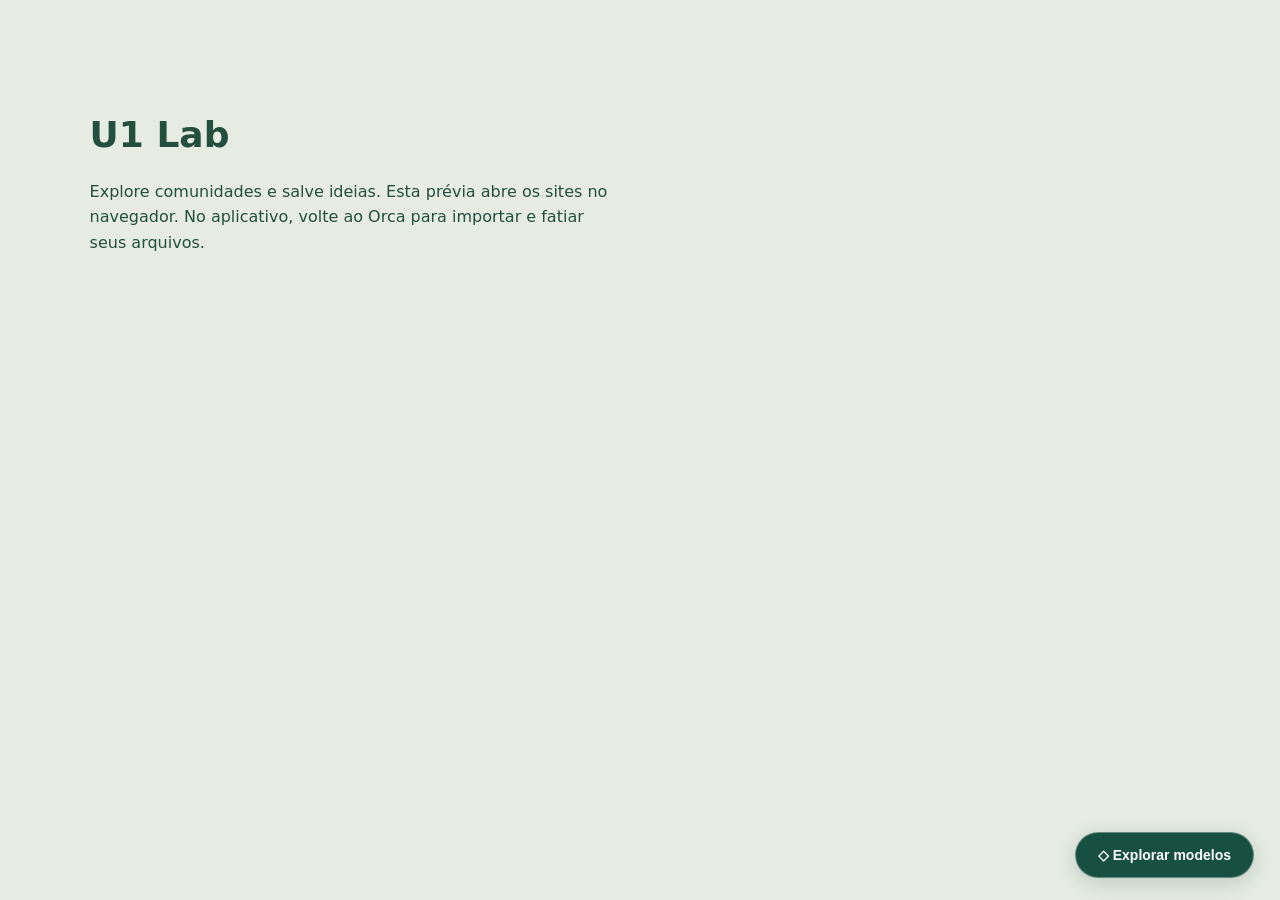
==== resources/web/model-library/index.html @ 8e4c76f0 "Add experimental U1 model discovery and saved links" ====
<!doctype html>
<html lang="pt-BR">
<head><meta charset="utf-8"><meta name="viewport" content="width=device-width,initial-scale=1"><title>U1 Lab — Biblioteca de modelos</title><style>body{margin:0;background:#e6ece2;font-family:system-ui;min-height:100vh}main{padding:7vw;color:#244e3d}h1{font-size:36px}p{max-width:520px;line-height:1.6}</style></head>
<body><main><h1>U1 Lab</h1><p>Explore comunidades e salve ideias. Esta prévia abre os sites no navegador. No aplicativo, volte ao Orca para importar e fatiar seus arquivos.</p></main><script src="library.js"></script></body>
</html>
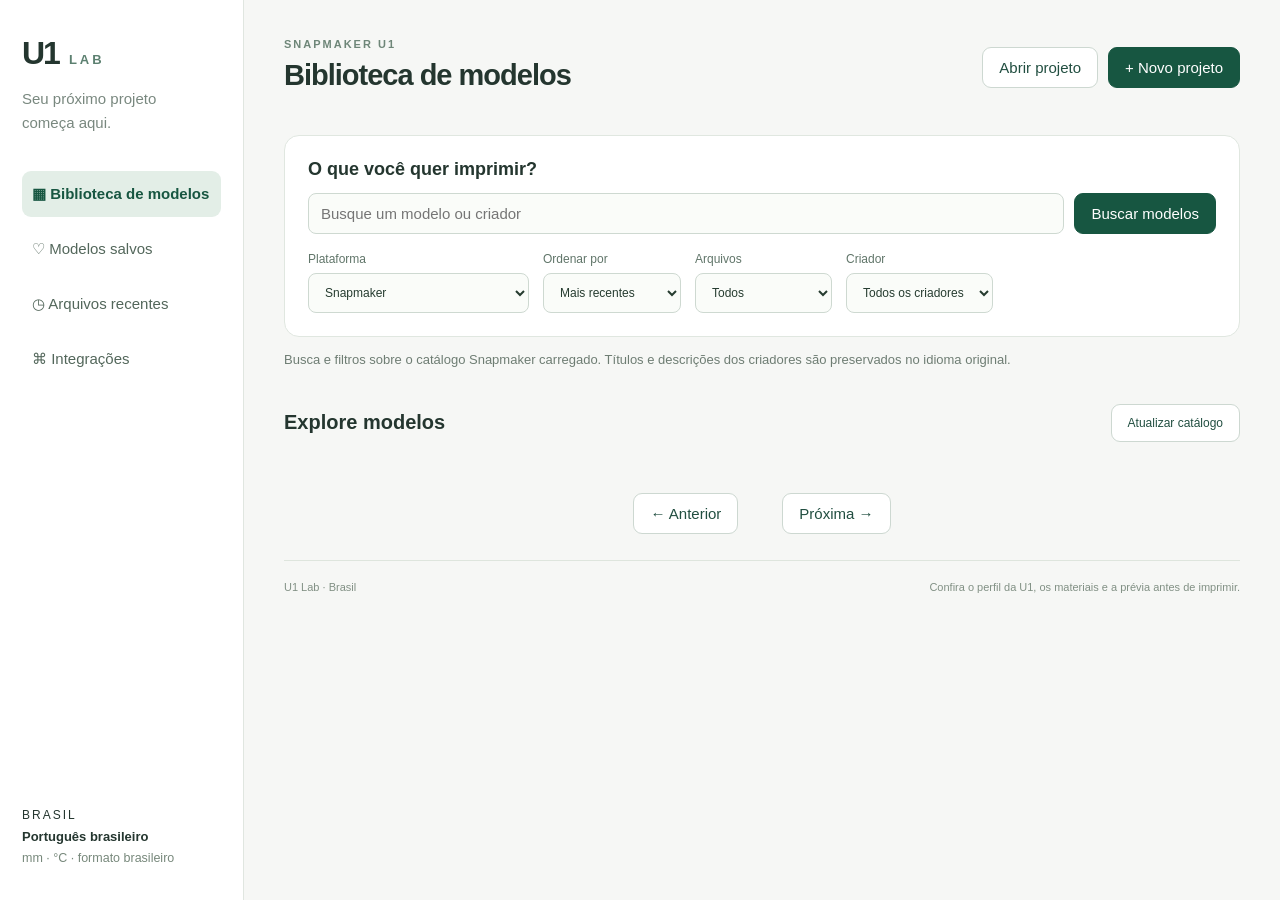
==== commit eedd80c0: "Integrate model discovery into home and add Brazilian localization" ====
--- a/resources/web/model-library/index.html
+++ b/resources/web/model-library/index.html
@@ -1,5 +1,20 @@
 <!doctype html>
 <html lang="pt-BR">
-<head><meta charset="utf-8"><meta name="viewport" content="width=device-width,initial-scale=1"><title>U1 Lab — Biblioteca de modelos</title><style>body{margin:0;background:#e6ece2;font-family:system-ui;min-height:100vh}main{padding:7vw;color:#244e3d}h1{font-size:36px}p{max-width:520px;line-height:1.6}</style></head>
-<body><main><h1>U1 Lab</h1><p>Explore comunidades e salve ideias. Esta prévia abre os sites no navegador. No aplicativo, volte ao Orca para importar e fatiar seus arquivos.</p></main><script src="library.js"></script></body>
-</html>
+<head>
+<meta charset="utf-8"><meta name="viewport" content="width=device-width,initial-scale=1">
+<meta http-equiv="Content-Security-Policy" content="default-src 'self'; script-src 'self'; style-src 'self'; img-src 'self' https: data:; connect-src 'self'; object-src 'none'; frame-src 'none'; base-uri 'self'; form-action 'none'">
+<title>Biblioteca de modelos — U1 Lab</title>
+<link rel="stylesheet" href="library.css">
+</head>
+<body>
+<aside><div class="brand">U1<span>LAB</span></div><p class="tagline">Seu próximo projeto<br>começa aqui.</p><nav aria-label="Biblioteca"><button data-view="catalog" aria-current="page">▦ Biblioteca de modelos</button><button data-view="favorites">♡ Modelos salvos</button><button data-view="recent">◷ Arquivos recentes</button><button data-view="connections">⌘ Integrações</button></nav><div class="locale"><span>Brasil</span><strong>Português brasileiro</strong><small>mm · °C · formato brasileiro</small></div></aside>
+<main>
+<header><div><span class="eyebrow">SNAPMAKER U1</span><h1>Biblioteca de modelos</h1></div><div class="actions"><button id="open-project">Abrir projeto</button><button id="new-project" class="primary">+ Novo projeto</button></div></header>
+<section id="catalog"><form id="search"><label for="query">O que você quer imprimir?</label><div class="search-row"><input id="query" type="search" maxlength="200" placeholder="Busque um modelo ou criador" autocomplete="off"><button class="primary">Buscar modelos</button></div><div class="filters"><label>Plataforma<select id="provider" aria-label="Plataforma"><option value="snapmaker">Snapmaker</option><option value="thingiverse">Thingiverse</option><option value="printables">Printables — acesso pendente</option><option value="makerworld">MakerWorld — acesso pendente</option></select></label><div id="provider-filters"></div></div><details id="advanced"><summary>Mais filtros do Thingiverse</summary><div class="advanced-fields"></div></details></form><p id="scope" class="muted"></p><div class="results-heading"><h2 id="results-title">Explore modelos</h2><button id="refresh">Atualizar catálogo</button></div><div id="results" class="grid"></div><div class="pagination"><button id="previous">← Anterior</button><span id="page-label"></span><button id="next">Próxima →</button></div></section>
+<section id="favorites" hidden><p class="muted">Modelos que você guardou neste perfil do aplicativo.</p><div class="grid"></div></section>
+<section id="recent" hidden><p class="muted">Abra um projeto local para continuar de onde parou.</p><div class="recent-list"></div></section>
+<section id="connections" hidden><h2>Seus catálogos, no aplicativo</h2><p>As buscas, resultados e detalhes aparecem nesta biblioteca. Nenhuma plataforma abre no navegador.</p><div class="connection"><h3>Snapmaker <span class="badge">Disponível</span></h3><p>Catálogo público usado pelo Orca. Busca e filtros locais sobre os modelos carregados; importação de STL e 3MF.</p></div><div class="connection"><h3>Thingiverse <span id="thingiverse-state" class="badge">Conexão necessária</span></h3><p>Conector da API oficial com busca, paginação, detalhes e os filtros documentados. Requer a credencial do seu próprio aplicativo Thingiverse. A credencial permanece somente na memória desta sessão.</p><button id="connect">Conectar Thingiverse</button> <button id="disconnect">Desconectar</button></div><div class="connection"><h3>Printables <span class="badge pending">Acesso pendente</span></h3><p>A consulta automatizada foi bloqueada pelo serviço. A integração aguarda um meio de acesso autorizado e verificável.</p></div><div class="connection"><h3>MakerWorld <span class="badge pending">Acesso pendente</span></h3><p>Ainda não foi verificada uma API pública disponível para este aplicativo. Busca e filtros serão habilitados quando a integração puder ser validada.</p></div></section>
+<section id="detail" hidden><button id="back">← Voltar aos modelos</button><div id="detail-body"></div></section>
+<p id="status" role="status" aria-live="polite"></p>
+<footer>U1 Lab · Brasil <span>Confira o perfil da U1, os materiais e a prévia antes de imprimir.</span></footer>
+</main><script src="library.js"></script></body></html>
--- a/resources/web/model-library/library.css
+++ b/resources/web/model-library/library.css
@@ -0,0 +1 @@
+:root{font-family:-apple-system,BlinkMacSystemFont,"Segoe UI",sans-serif;color:#24362f;background:#f6f7f5;font-size:15px;color-scheme:light}*{box-sizing:border-box}body{margin:0;display:flex;min-height:100vh}button,input,select{font:inherit}button{cursor:pointer;border:1px solid #cdd8d1;border-radius:9px;padding:11px 16px;color:#214e40;background:#fff}button:hover{background:#edf3ef}button:disabled{opacity:.45;cursor:default}button:focus-visible,input:focus-visible,select:focus-visible,summary:focus-visible{outline:3px solid #239578;outline-offset:3px}.primary{background:#175641;color:#fff;border-color:#175641}.primary:hover{background:#246b53}aside{width:244px;flex-shrink:0;background:#fff;border-right:1px solid #e0e6e0;padding:35px 22px;display:flex;flex-direction:column;position:sticky;top:0;height:100vh}.brand{font-size:32px;font-weight:800;letter-spacing:-2px}.brand span{font-size:13px;letter-spacing:3px;margin-left:10px;color:#5c8070}.tagline{font-size:15px;line-height:1.6;color:#79887f;margin:15px 0 36px}nav{display:grid;gap:9px}nav button{text-align:left;border:0;padding:14px 10px;color:#53675b}nav button[aria-current]{background:#e3eee7;color:#175641;font-weight:650}.locale{margin-top:auto;display:grid;gap:7px;padding-top:30px}.locale span{font-size:12px;text-transform:uppercase;letter-spacing:2px}.locale strong{font-size:13px}.locale small{color:#77887b}main{width:calc(100% - 244px);padding:34px 40px 20px;max-width:1900px}header{display:flex;justify-content:space-between;align-items:center;gap:20px;margin-bottom:35px}.eyebrow{color:#6e8678;font-size:11px;letter-spacing:2px;font-weight:700}h1{font-size:29px;letter-spacing:-1px;margin:8px 0}h2{font-size:20px}h3{margin:0 0 9px}.actions{display:flex;gap:10px;white-space:nowrap}#search{background:#fff;border:1px solid #e0e7e0;padding:23px;border-radius:15px}#search>label{display:block;font-size:18px;font-weight:650;margin-bottom:13px}.search-row{display:flex;gap:10px}input,select{padding:11px 12px;background:#fafcf9;border:1px solid #ced9d1;border-radius:8px;min-width:0;color:#263c30}#query{flex:1;width:100%}.filters{display:flex;gap:14px;margin-top:18px;align-items:end;flex-wrap:wrap}.filters label,.advanced-fields label{display:grid;gap:7px;font-size:12px;color:#607569}#provider-filters{display:flex;gap:14px;flex-wrap:wrap}.filters select{max-width:240px}.muted{color:#6e7d73;font-size:13px;line-height:1.6}.results-heading{display:flex;align-items:center;justify-content:space-between;margin:24px 0 16px}.results-heading button{font-size:12px}.grid{display:grid;grid-template-columns:repeat(auto-fill,minmax(220px,1fr));gap:22px}.card{overflow:hidden;background:#fff;border:1px solid #e4e9e2;border-radius:14px;position:relative}.card .open-model{padding:0;border:0;border-radius:0;width:100%;text-align:left;color:inherit;background:transparent}.card img{width:100%;aspect-ratio:4/3;object-fit:cover;background:#e7ede6;display:block}.card .info{padding:16px}.card strong{font-size:16px;line-height:1.4;display:-webkit-box;-webkit-line-clamp:2;-webkit-box-orient:vertical;overflow:hidden}.card small{display:block;color:#738379;margin-top:7px}.save{position:absolute;right:9px;top:9px;padding:8px 11px;border-radius:50%;background:#fffffff2;font-size:18px}.card .source{font-size:10px;text-transform:uppercase;letter-spacing:1px;color:#447057;margin-bottom:9px}.pagination{display:flex;justify-content:center;align-items:center;gap:22px;margin:26px 0}#status{padding:13px 0;color:#365c49;line-height:1.6;white-space:pre-line}#status:empty{display:none}.empty{grid-column:1/-1;padding:42px;text-align:center;border:1px dashed #ccd9cd;border-radius:12px;color:#748278}.connection{background:white;border:1px solid #e0e8df;border-radius:12px;padding:24px;margin:20px 0;line-height:1.6}.badge{font-size:11px;background:#e1f0e6;color:#397450;border-radius:12px;padding:4px 9px;white-space:nowrap;margin-left:10px;font-weight:500}.pending{background:#f2eddf;color:#856a2e}details{margin-top:18px}summary{cursor:pointer;color:#426a51}.advanced-fields{display:grid;grid-template-columns:repeat(auto-fit,minmax(180px,1fr));gap:15px;margin-top:18px}footer{display:flex;justify-content:space-between;border-top:1px solid #dee5dd;padding:20px 0;margin-top:25px;color:#819084;font-size:11px;gap:20px}.detail-grid{display:grid;grid-template-columns:1fr 1fr;gap:35px;margin-top:24px}.detail-grid img{width:100%;border-radius:15px}.description{white-space:pre-wrap;line-height:1.7;font-size:14px;color:#627466}.detail-grid h2{font-size:28px;line-height:1.3}.detail-grid .primary{margin:20px 0}.recent-list{display:grid;gap:10px}.recent-list button{text-align:left}[hidden]{display:none!important}@media(max-width:1050px){aside{width:200px;padding:28px 15px}main{width:calc(100% - 200px);padding:24px}header{align-items:start;flex-direction:column}.detail-grid{grid-template-columns:1fr}}@media(max-width:650px){body{display:block}aside{position:static;width:100%;height:auto;padding:18px}.brand,.tagline,.locale{display:none}nav{display:flex;overflow:auto}nav button{white-space:nowrap;font-size:12px;padding:10px}main{width:100%;padding:18px}.search-row{flex-direction:column}.grid{grid-template-columns:repeat(auto-fill,minmax(160px,1fr));gap:12px}.filters,#provider-filters{width:100%}.filters select{max-width:100%;width:100%}footer{display:block}footer span{display:block;margin-top:9px}}
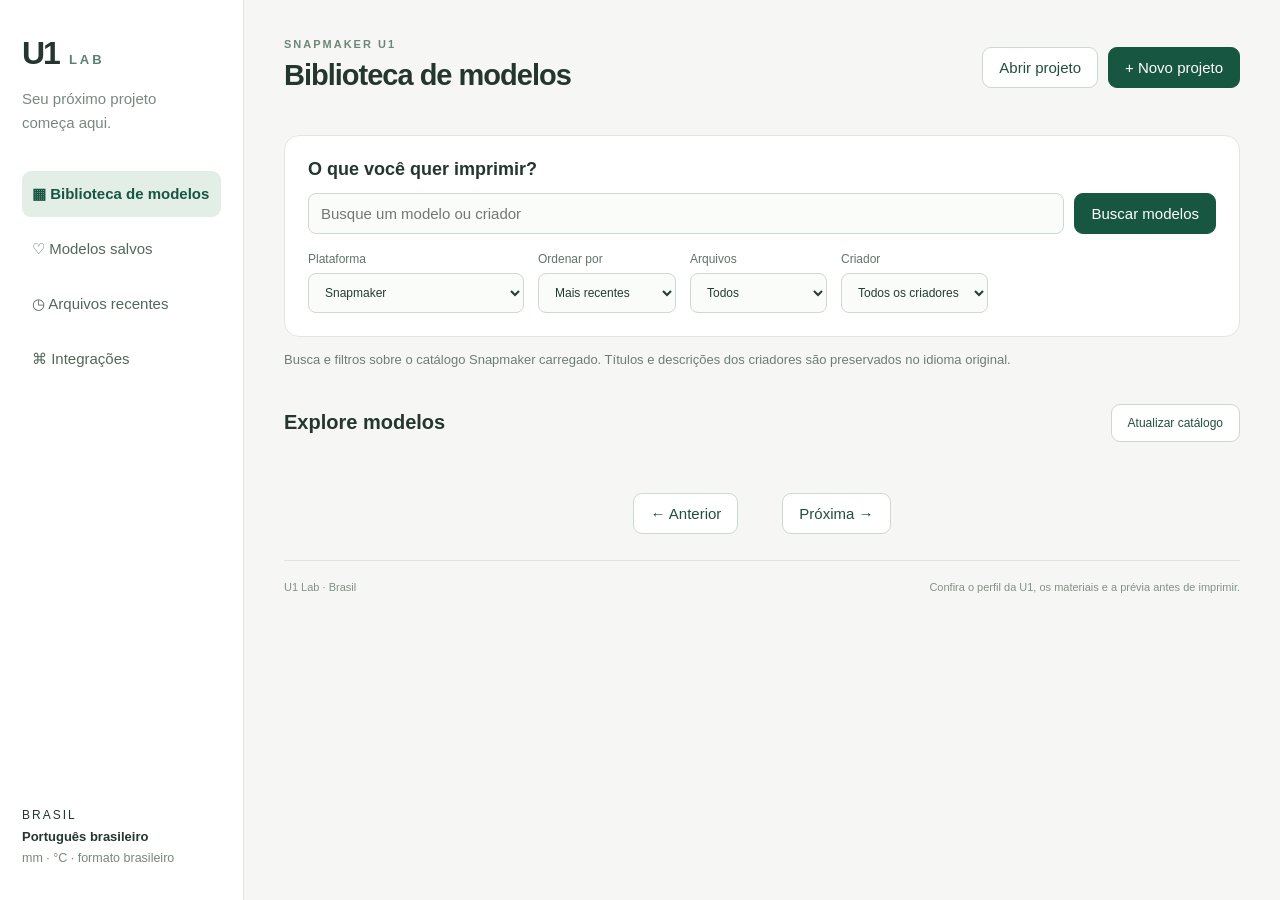
==== commit b3ab7931: "Integrate MakerWorld profile imports and persistent Bambu sign-in" ====
--- a/resources/web/model-library/index.html
+++ b/resources/web/model-library/index.html
@@ -10,11 +10,11 @@
 <aside><div class="brand">U1<span>LAB</span></div><p class="tagline">Seu próximo projeto<br>começa aqui.</p><nav aria-label="Biblioteca"><button data-view="catalog" aria-current="page">▦ Biblioteca de modelos</button><button data-view="favorites">♡ Modelos salvos</button><button data-view="recent">◷ Arquivos recentes</button><button data-view="connections">⌘ Integrações</button></nav><div class="locale"><span>Brasil</span><strong>Português brasileiro</strong><small>mm · °C · formato brasileiro</small></div></aside>
 <main>
 <header><div><span class="eyebrow">SNAPMAKER U1</span><h1>Biblioteca de modelos</h1></div><div class="actions"><button id="open-project">Abrir projeto</button><button id="new-project" class="primary">+ Novo projeto</button></div></header>
-<section id="catalog"><form id="search"><label for="query">O que você quer imprimir?</label><div class="search-row"><input id="query" type="search" maxlength="200" placeholder="Busque um modelo ou criador" autocomplete="off"><button class="primary">Buscar modelos</button></div><div class="filters"><label>Plataforma<select id="provider" aria-label="Plataforma"><option value="snapmaker">Snapmaker</option><option value="thingiverse">Thingiverse</option><option value="printables">Printables — acesso pendente</option><option value="makerworld">MakerWorld — acesso pendente</option></select></label><div id="provider-filters"></div></div><details id="advanced"><summary>Mais filtros do Thingiverse</summary><div class="advanced-fields"></div></details></form><p id="scope" class="muted"></p><div class="results-heading"><h2 id="results-title">Explore modelos</h2><button id="refresh">Atualizar catálogo</button></div><div id="results" class="grid"></div><div class="pagination"><button id="previous">← Anterior</button><span id="page-label"></span><button id="next">Próxima →</button></div></section>
+<p id="status" role="status" aria-live="polite"></p>
+<section id="catalog"><form id="search"><label for="query">O que você quer imprimir?</label><div class="search-row"><input id="query" type="search" maxlength="200" placeholder="Busque um modelo ou criador" autocomplete="off"><button class="primary">Buscar modelos</button></div><div class="filters"><label>Plataforma<select id="provider" aria-label="Plataforma"><option value="snapmaker">Snapmaker</option><option value="thingiverse">Thingiverse — requer conexão</option><option value="printables">Printables — acesso pendente</option><option value="makerworld">MakerWorld — importar por link</option></select></label><div id="provider-filters"></div></div><details id="advanced"><summary>Mais filtros do Thingiverse</summary><div class="advanced-fields"></div></details></form><p id="scope" class="muted"></p><div class="results-heading"><h2 id="results-title">Explore modelos</h2><button id="refresh">Atualizar catálogo</button></div><div id="connection-help" class="connection" hidden><p id="connection-reason"></p><button id="resolve-connection" class="primary">Ver conexão da plataforma</button> <button id="use-snapmaker">Pesquisar no catálogo Snapmaker</button></div><div id="results" class="grid"></div><div class="pagination"><button id="previous">← Anterior</button><span id="page-label"></span><button id="next">Próxima →</button></div></section>
 <section id="favorites" hidden><p class="muted">Modelos que você guardou neste perfil do aplicativo.</p><div class="grid"></div></section>
 <section id="recent" hidden><p class="muted">Abra um projeto local para continuar de onde parou.</p><div class="recent-list"></div></section>
-<section id="connections" hidden><h2>Seus catálogos, no aplicativo</h2><p>As buscas, resultados e detalhes aparecem nesta biblioteca. Nenhuma plataforma abre no navegador.</p><div class="connection"><h3>Snapmaker <span class="badge">Disponível</span></h3><p>Catálogo público usado pelo Orca. Busca e filtros locais sobre os modelos carregados; importação de STL e 3MF.</p></div><div class="connection"><h3>Thingiverse <span id="thingiverse-state" class="badge">Conexão necessária</span></h3><p>Conector da API oficial com busca, paginação, detalhes e os filtros documentados. Requer a credencial do seu próprio aplicativo Thingiverse. A credencial permanece somente na memória desta sessão.</p><button id="connect">Conectar Thingiverse</button> <button id="disconnect">Desconectar</button></div><div class="connection"><h3>Printables <span class="badge pending">Acesso pendente</span></h3><p>A consulta automatizada foi bloqueada pelo serviço. A integração aguarda um meio de acesso autorizado e verificável.</p></div><div class="connection"><h3>MakerWorld <span class="badge pending">Acesso pendente</span></h3><p>Ainda não foi verificada uma API pública disponível para este aplicativo. Busca e filtros serão habilitados quando a integração puder ser validada.</p></div></section>
+<section id="connections" hidden><h2>Seus catálogos, no aplicativo</h2><p>As buscas, resultados e detalhes aparecem nesta biblioteca. Nenhuma plataforma abre no navegador.</p><div class="connection"><h3>Snapmaker <span class="badge">Disponível</span></h3><p>Catálogo público usado pelo Orca. Busca e filtros locais sobre os modelos carregados; importação de STL e 3MF.</p></div><div class="connection"><h3>Thingiverse <span id="thingiverse-state" class="badge">Conexão necessária</span></h3><p>Conector da API oficial com busca, paginação, detalhes e os filtros documentados. Requer a credencial do seu próprio aplicativo Thingiverse. No Mac, a credencial fica em um arquivo privado da sua conta, fora do aplicativo, com acesso restrito ao seu usuário. Não usa o Chaves nem pede a senha do Mac. Reiniciar e atualizar preservam a configuração. Desconectar remove a credencial usada pelo U1 Lab.</p><button id="connect">Conectar Thingiverse</button> <button id="disconnect">Desconectar</button></div><div class="connection"><h3>Printables <span class="badge pending">Acesso pendente</span></h3><p>A consulta automatizada foi bloqueada pelo serviço. A integração aguarda um meio de acesso autorizado e verificável.</p></div><div class="connection" id="makerworld"><h3>MakerWorld <span id="mw-state" class="badge">Consultar conexão</span></h3><p>Importe um projeto 3MF pelo link, com as placas e a pintura publicadas pelo criador. Integração comunitária para contas Bambu globais; busca por palavras ainda indisponível.</p><button id="mw-connect">Conectar conta MakerWorld</button> <button id="mw-verify" hidden>Informar código de verificação</button> <button id="mw-disconnect">Desconectar MakerWorld</button><form id="mw-form"><label for="mw-url">Link do modelo MakerWorld</label><div class="search-row"><input type="url" id="mw-url" required placeholder="https://makerworld.com/en/models/..."/><button type="submit">Consultar projeto</button></div></form><p id="mw-status" role="status"></p><div id="mw-model"></div></div></section>
 <section id="detail" hidden><button id="back">← Voltar aos modelos</button><div id="detail-body"></div></section>
-<p id="status" role="status" aria-live="polite"></p>
 <footer>U1 Lab · Brasil <span>Confira o perfil da U1, os materiais e a prévia antes de imprimir.</span></footer>
 </main><script src="library.js"></script></body></html>
--- a/resources/web/model-library/library.css
+++ b/resources/web/model-library/library.css
@@ -1 +1,3 @@
 :root{font-family:-apple-system,BlinkMacSystemFont,"Segoe UI",sans-serif;color:#24362f;background:#f6f7f5;font-size:15px;color-scheme:light}*{box-sizing:border-box}body{margin:0;display:flex;min-height:100vh}button,input,select{font:inherit}button{cursor:pointer;border:1px solid #cdd8d1;border-radius:9px;padding:11px 16px;color:#214e40;background:#fff}button:hover{background:#edf3ef}button:disabled{opacity:.45;cursor:default}button:focus-visible,input:focus-visible,select:focus-visible,summary:focus-visible{outline:3px solid #239578;outline-offset:3px}.primary{background:#175641;color:#fff;border-color:#175641}.primary:hover{background:#246b53}aside{width:244px;flex-shrink:0;background:#fff;border-right:1px solid #e0e6e0;padding:35px 22px;display:flex;flex-direction:column;position:sticky;top:0;height:100vh}.brand{font-size:32px;font-weight:800;letter-spacing:-2px}.brand span{font-size:13px;letter-spacing:3px;margin-left:10px;color:#5c8070}.tagline{font-size:15px;line-height:1.6;color:#79887f;margin:15px 0 36px}nav{display:grid;gap:9px}nav button{text-align:left;border:0;padding:14px 10px;color:#53675b}nav button[aria-current]{background:#e3eee7;color:#175641;font-weight:650}.locale{margin-top:auto;display:grid;gap:7px;padding-top:30px}.locale span{font-size:12px;text-transform:uppercase;letter-spacing:2px}.locale strong{font-size:13px}.locale small{color:#77887b}main{width:calc(100% - 244px);padding:34px 40px 20px;max-width:1900px}header{display:flex;justify-content:space-between;align-items:center;gap:20px;margin-bottom:35px}.eyebrow{color:#6e8678;font-size:11px;letter-spacing:2px;font-weight:700}h1{font-size:29px;letter-spacing:-1px;margin:8px 0}h2{font-size:20px}h3{margin:0 0 9px}.actions{display:flex;gap:10px;white-space:nowrap}#search{background:#fff;border:1px solid #e0e7e0;padding:23px;border-radius:15px}#search>label{display:block;font-size:18px;font-weight:650;margin-bottom:13px}.search-row{display:flex;gap:10px}input,select{padding:11px 12px;background:#fafcf9;border:1px solid #ced9d1;border-radius:8px;min-width:0;color:#263c30}#query{flex:1;width:100%}.filters{display:flex;gap:14px;margin-top:18px;align-items:end;flex-wrap:wrap}.filters label,.advanced-fields label{display:grid;gap:7px;font-size:12px;color:#607569}#provider-filters{display:flex;gap:14px;flex-wrap:wrap}.filters select{max-width:240px}.muted{color:#6e7d73;font-size:13px;line-height:1.6}.results-heading{display:flex;align-items:center;justify-content:space-between;margin:24px 0 16px}.results-heading button{font-size:12px}.grid{display:grid;grid-template-columns:repeat(auto-fill,minmax(220px,1fr));gap:22px}.card{overflow:hidden;background:#fff;border:1px solid #e4e9e2;border-radius:14px;position:relative}.card .open-model{padding:0;border:0;border-radius:0;width:100%;text-align:left;color:inherit;background:transparent}.card img{width:100%;aspect-ratio:4/3;object-fit:cover;background:#e7ede6;display:block}.card .info{padding:16px}.card strong{font-size:16px;line-height:1.4;display:-webkit-box;-webkit-line-clamp:2;-webkit-box-orient:vertical;overflow:hidden}.card small{display:block;color:#738379;margin-top:7px}.save{position:absolute;right:9px;top:9px;padding:8px 11px;border-radius:50%;background:#fffffff2;font-size:18px}.card .source{font-size:10px;text-transform:uppercase;letter-spacing:1px;color:#447057;margin-bottom:9px}.pagination{display:flex;justify-content:center;align-items:center;gap:22px;margin:26px 0}#status{padding:13px 0;color:#365c49;line-height:1.6;white-space:pre-line}#status:empty{display:none}.empty{grid-column:1/-1;padding:42px;text-align:center;border:1px dashed #ccd9cd;border-radius:12px;color:#748278}.connection{background:white;border:1px solid #e0e8df;border-radius:12px;padding:24px;margin:20px 0;line-height:1.6}.badge{font-size:11px;background:#e1f0e6;color:#397450;border-radius:12px;padding:4px 9px;white-space:nowrap;margin-left:10px;font-weight:500}.pending{background:#f2eddf;color:#856a2e}details{margin-top:18px}summary{cursor:pointer;color:#426a51}.advanced-fields{display:grid;grid-template-columns:repeat(auto-fit,minmax(180px,1fr));gap:15px;margin-top:18px}footer{display:flex;justify-content:space-between;border-top:1px solid #dee5dd;padding:20px 0;margin-top:25px;color:#819084;font-size:11px;gap:20px}.detail-grid{display:grid;grid-template-columns:1fr 1fr;gap:35px;margin-top:24px}.detail-grid img{width:100%;border-radius:15px}.description{white-space:pre-wrap;line-height:1.7;font-size:14px;color:#627466}.detail-grid h2{font-size:28px;line-height:1.3}.detail-grid .primary{margin:20px 0}.recent-list{display:grid;gap:10px}.recent-list button{text-align:left}[hidden]{display:none!important}@media(max-width:1050px){aside{width:200px;padding:28px 15px}main{width:calc(100% - 200px);padding:24px}header{align-items:start;flex-direction:column}.detail-grid{grid-template-columns:1fr}}@media(max-width:650px){body{display:block}aside{position:static;width:100%;height:auto;padding:18px}.brand,.tagline,.locale{display:none}nav{display:flex;overflow:auto}nav button{white-space:nowrap;font-size:12px;padding:10px}main{width:100%;padding:18px}.search-row{flex-direction:column}.grid{grid-template-columns:repeat(auto-fill,minmax(160px,1fr));gap:12px}.filters,#provider-filters{width:100%}.filters select{max-width:100%;width:100%}footer{display:block}footer span{display:block;margin-top:9px}}
+
+.part-card{display:grid;grid-template-columns:112px minmax(0,1fr);gap:14px;padding:16px 0;border-bottom:1px solid #dce4dc}.part-card>div{grid-column:2}.part-card>img{grid-column:1;grid-row:1;width:112px;height:112px;object-fit:contain;background:white;border:1px solid #dce4dc;border-radius:10px}.part-card small{display:block;color:#718077;margin-top:4px}.part-card p{margin:8px 0}.part-card select{max-width:100%}
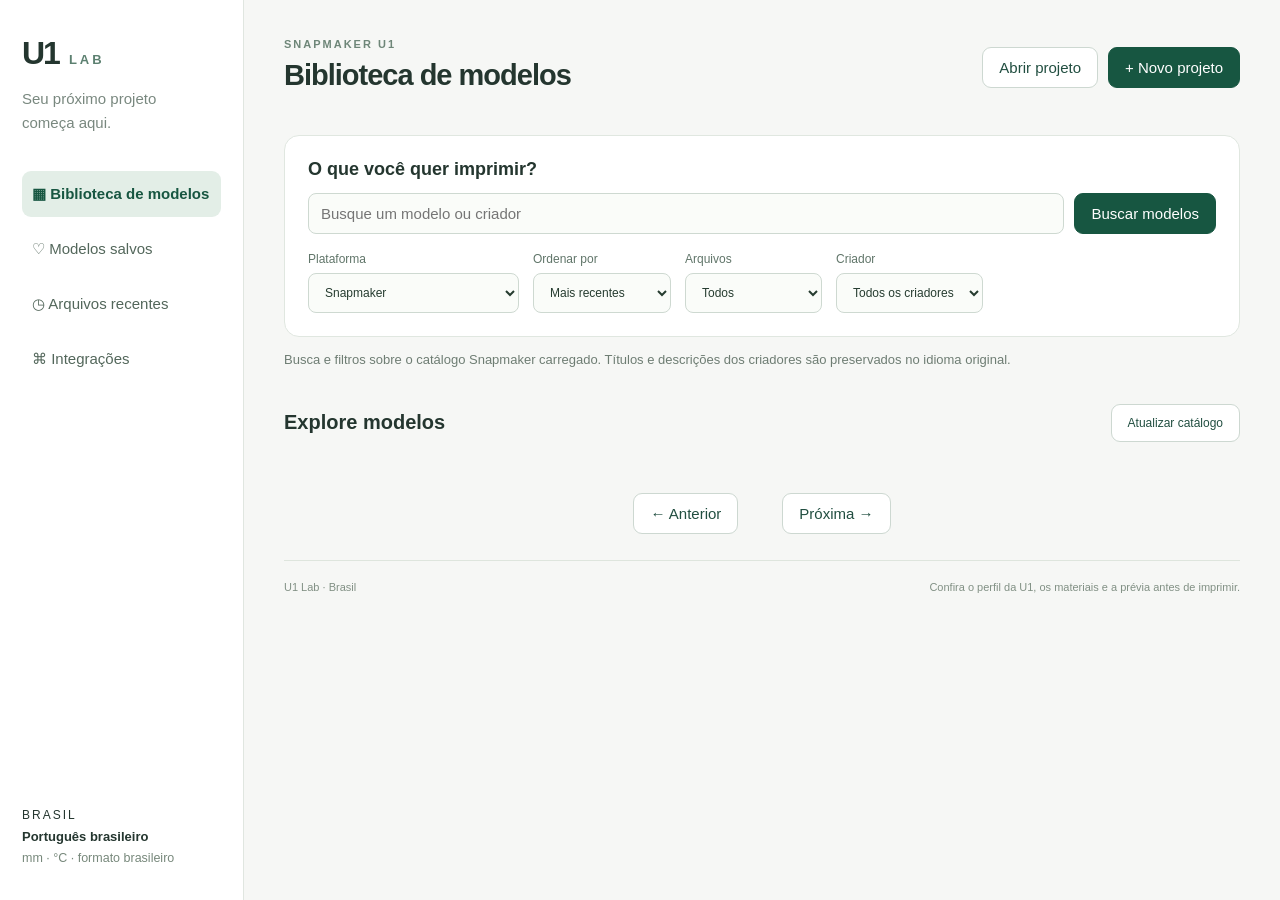
==== commit 0c9b905c: "Add MakerWorld search and filters to the model library" ====
--- a/resources/web/model-library/index.html
+++ b/resources/web/model-library/index.html
@@ -11,10 +11,10 @@
 <main>
 <header><div><span class="eyebrow">SNAPMAKER U1</span><h1>Biblioteca de modelos</h1></div><div class="actions"><button id="open-project">Abrir projeto</button><button id="new-project" class="primary">+ Novo projeto</button></div></header>
 <p id="status" role="status" aria-live="polite"></p>
-<section id="catalog"><form id="search"><label for="query">O que você quer imprimir?</label><div class="search-row"><input id="query" type="search" maxlength="200" placeholder="Busque um modelo ou criador" autocomplete="off"><button class="primary">Buscar modelos</button></div><div class="filters"><label>Plataforma<select id="provider" aria-label="Plataforma"><option value="snapmaker">Snapmaker</option><option value="thingiverse">Thingiverse — requer conexão</option><option value="printables">Printables — acesso pendente</option><option value="makerworld">MakerWorld — importar por link</option></select></label><div id="provider-filters"></div></div><details id="advanced"><summary>Mais filtros do Thingiverse</summary><div class="advanced-fields"></div></details></form><p id="scope" class="muted"></p><div class="results-heading"><h2 id="results-title">Explore modelos</h2><button id="refresh">Atualizar catálogo</button></div><div id="connection-help" class="connection" hidden><p id="connection-reason"></p><button id="resolve-connection" class="primary">Ver conexão da plataforma</button> <button id="use-snapmaker">Pesquisar no catálogo Snapmaker</button></div><div id="results" class="grid"></div><div class="pagination"><button id="previous">← Anterior</button><span id="page-label"></span><button id="next">Próxima →</button></div></section>
+<section id="catalog"><form id="search"><label for="query">O que você quer imprimir?</label><div class="search-row"><input id="query" type="search" maxlength="200" placeholder="Busque um modelo ou criador" autocomplete="off"><button class="primary">Buscar modelos</button></div><div class="filters"><label>Plataforma<select id="provider" aria-label="Plataforma"><option value="snapmaker">Snapmaker</option><option value="thingiverse">Thingiverse — requer conexão</option><option value="printables">Printables — acesso pendente</option><option value="makerworld">MakerWorld</option></select></label><div id="provider-filters"></div></div><details id="advanced"><summary>Mais filtros do Thingiverse</summary><div class="advanced-fields"></div></details></form><p id="scope" class="muted"></p><div class="results-heading"><h2 id="results-title">Explore modelos</h2><button id="refresh">Atualizar catálogo</button></div><div id="connection-help" class="connection" hidden><p id="connection-reason"></p><button id="resolve-connection" class="primary">Ver conexão da plataforma</button> <button id="use-snapmaker">Pesquisar no catálogo Snapmaker</button></div><div id="results" class="grid"></div><div class="pagination"><button id="previous">← Anterior</button><span id="page-label"></span><button id="next">Próxima →</button></div></section>
 <section id="favorites" hidden><p class="muted">Modelos que você guardou neste perfil do aplicativo.</p><div class="grid"></div></section>
 <section id="recent" hidden><p class="muted">Abra um projeto local para continuar de onde parou.</p><div class="recent-list"></div></section>
-<section id="connections" hidden><h2>Seus catálogos, no aplicativo</h2><p>As buscas, resultados e detalhes aparecem nesta biblioteca. Nenhuma plataforma abre no navegador.</p><div class="connection"><h3>Snapmaker <span class="badge">Disponível</span></h3><p>Catálogo público usado pelo Orca. Busca e filtros locais sobre os modelos carregados; importação de STL e 3MF.</p></div><div class="connection"><h3>Thingiverse <span id="thingiverse-state" class="badge">Conexão necessária</span></h3><p>Conector da API oficial com busca, paginação, detalhes e os filtros documentados. Requer a credencial do seu próprio aplicativo Thingiverse. No Mac, a credencial fica em um arquivo privado da sua conta, fora do aplicativo, com acesso restrito ao seu usuário. Não usa o Chaves nem pede a senha do Mac. Reiniciar e atualizar preservam a configuração. Desconectar remove a credencial usada pelo U1 Lab.</p><button id="connect">Conectar Thingiverse</button> <button id="disconnect">Desconectar</button></div><div class="connection"><h3>Printables <span class="badge pending">Acesso pendente</span></h3><p>A consulta automatizada foi bloqueada pelo serviço. A integração aguarda um meio de acesso autorizado e verificável.</p></div><div class="connection" id="makerworld"><h3>MakerWorld <span id="mw-state" class="badge">Consultar conexão</span></h3><p>Importe um projeto 3MF pelo link, com as placas e a pintura publicadas pelo criador. Integração comunitária para contas Bambu globais; busca por palavras ainda indisponível.</p><button id="mw-connect">Conectar conta MakerWorld</button> <button id="mw-verify" hidden>Informar código de verificação</button> <button id="mw-disconnect">Desconectar MakerWorld</button><form id="mw-form"><label for="mw-url">Link do modelo MakerWorld</label><div class="search-row"><input type="url" id="mw-url" required placeholder="https://makerworld.com/en/models/..."/><button type="submit">Consultar projeto</button></div></form><p id="mw-status" role="status"></p><div id="mw-model"></div></div></section>
+<section id="connections" hidden><h2>Seus catálogos, no aplicativo</h2><p>As buscas, resultados e detalhes aparecem nesta biblioteca. Nenhuma plataforma abre no navegador.</p><div class="connection"><h3>Snapmaker <span class="badge">Disponível</span></h3><p>Catálogo público usado pelo Orca. Busca e filtros locais sobre os modelos carregados; importação de STL e 3MF.</p></div><div class="connection"><h3>Thingiverse <span id="thingiverse-state" class="badge">Conexão necessária</span></h3><p>Conector da API oficial com busca, paginação, detalhes e os filtros documentados. Requer a credencial do seu próprio aplicativo Thingiverse. No Mac, a credencial fica em um arquivo privado da sua conta, fora do aplicativo, com acesso restrito ao seu usuário. Não usa o Chaves nem pede a senha do Mac. Reiniciar e atualizar preservam a configuração. Desconectar remove a credencial usada pelo U1 Lab.</p><button id="connect">Conectar Thingiverse</button> <button id="disconnect">Desconectar</button></div><div class="connection"><h3>Printables <span class="badge pending">Acesso pendente</span></h3><p>A consulta automatizada foi bloqueada pelo serviço. A integração aguarda um meio de acesso autorizado e verificável.</p></div><div class="connection" id="makerworld"><h3>MakerWorld <span id="mw-state" class="badge">Consultar conexão</span></h3><p>Pesquise na Biblioteca de modelos selecionando MakerWorld. Filtre projetos multicoloridos, confira os perfis e baixe o 3MF completo com as placas e a pintura do criador. Conecte sua conta Bambu global para baixar; a sessão é preservada entre reinícios e atualizações.</p><button id="mw-connect">Conectar conta MakerWorld</button> <button id="mw-verify" hidden>Informar código de verificação</button> <button id="mw-disconnect">Desconectar MakerWorld</button><p id="mw-status" role="status"></p><div id="mw-model"></div></div></section>
 <section id="detail" hidden><button id="back">← Voltar aos modelos</button><div id="detail-body"></div></section>
 <footer>U1 Lab · Brasil <span>Confira o perfil da U1, os materiais e a prévia antes de imprimir.</span></footer>
 </main><script src="library.js"></script></body></html>
